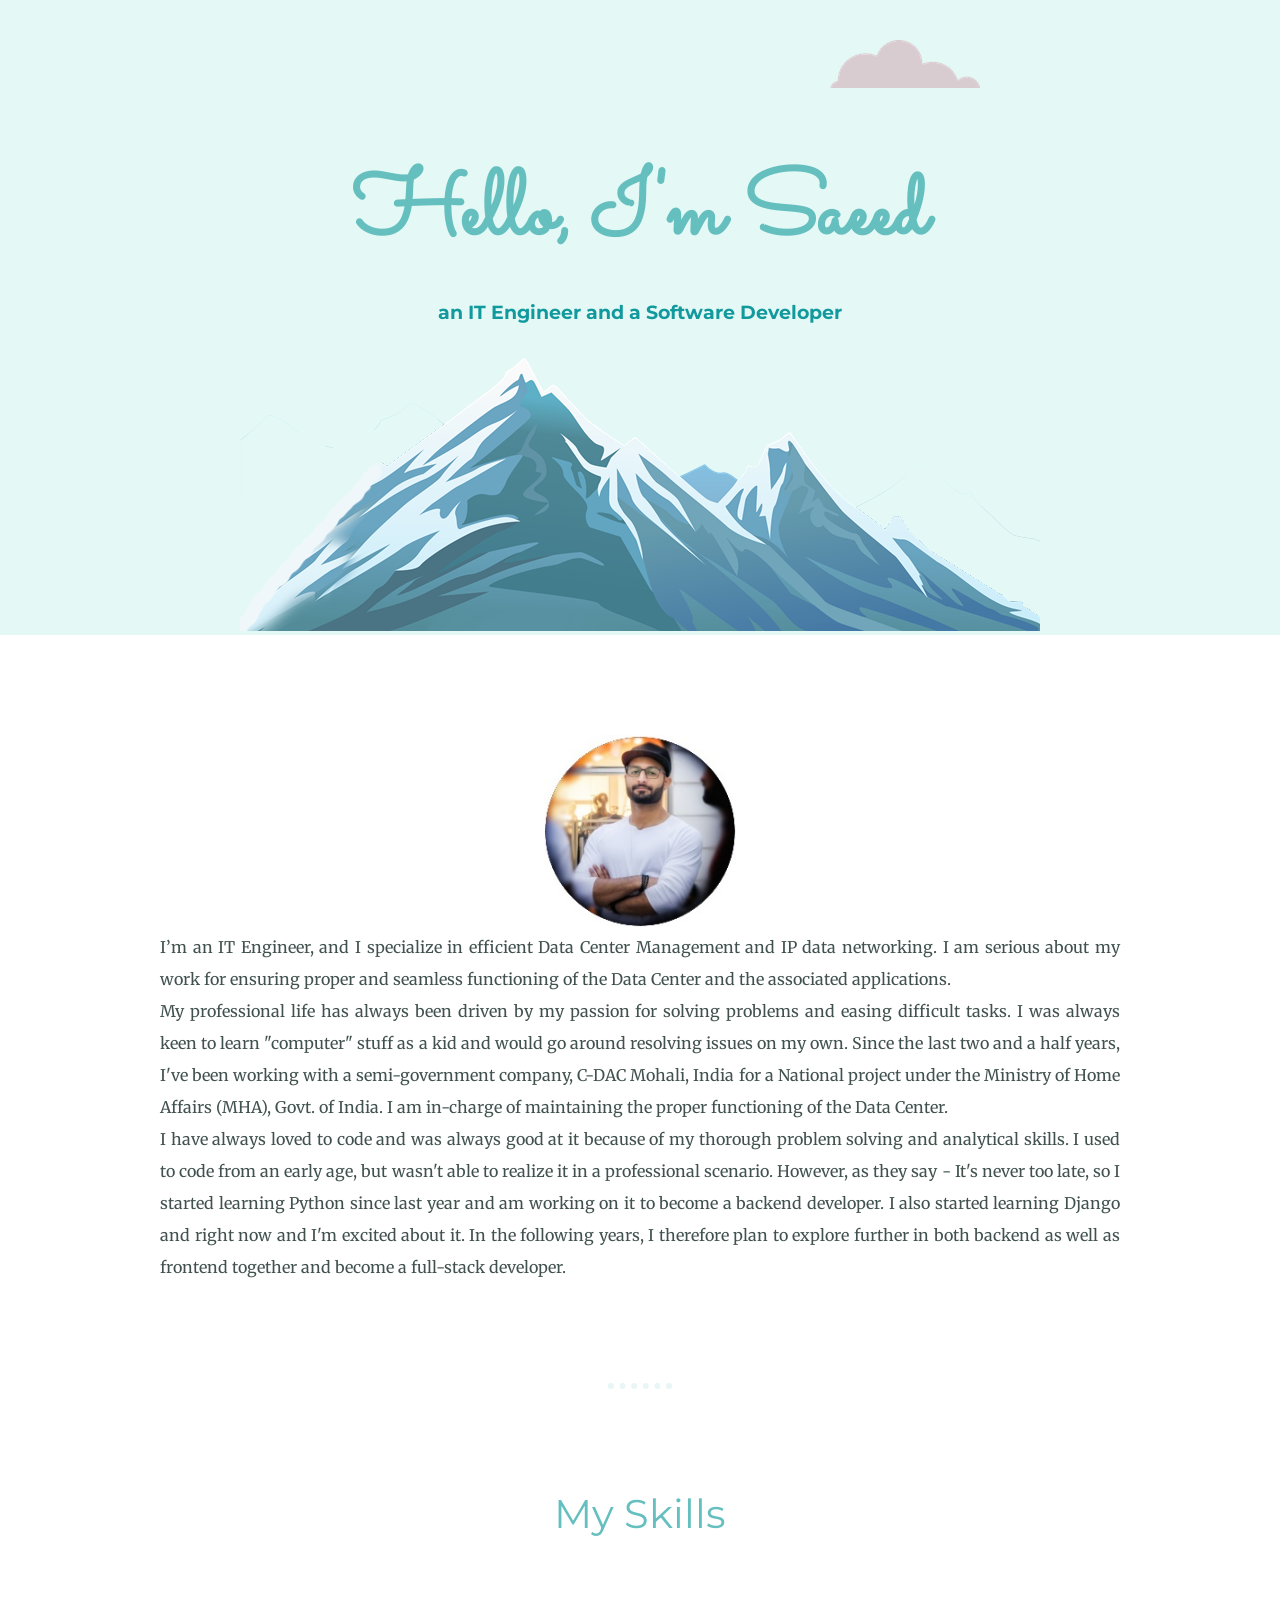
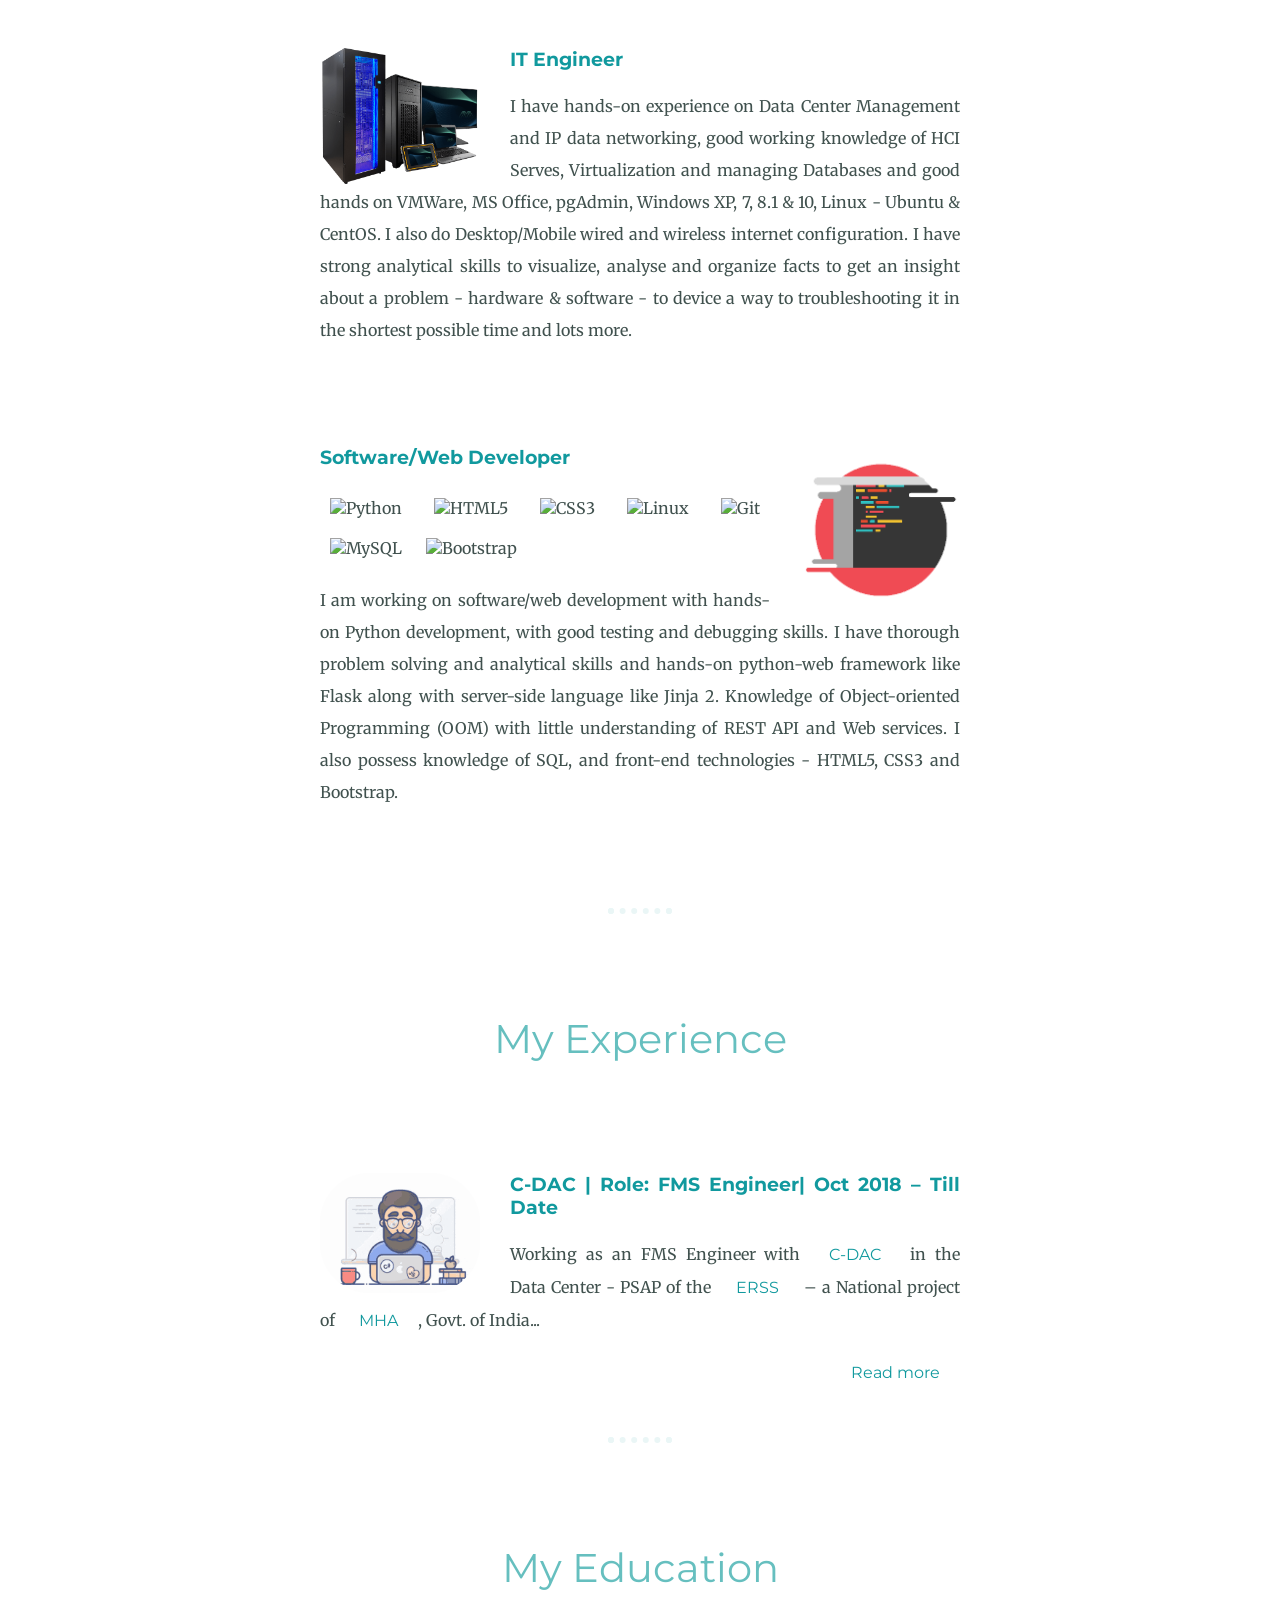
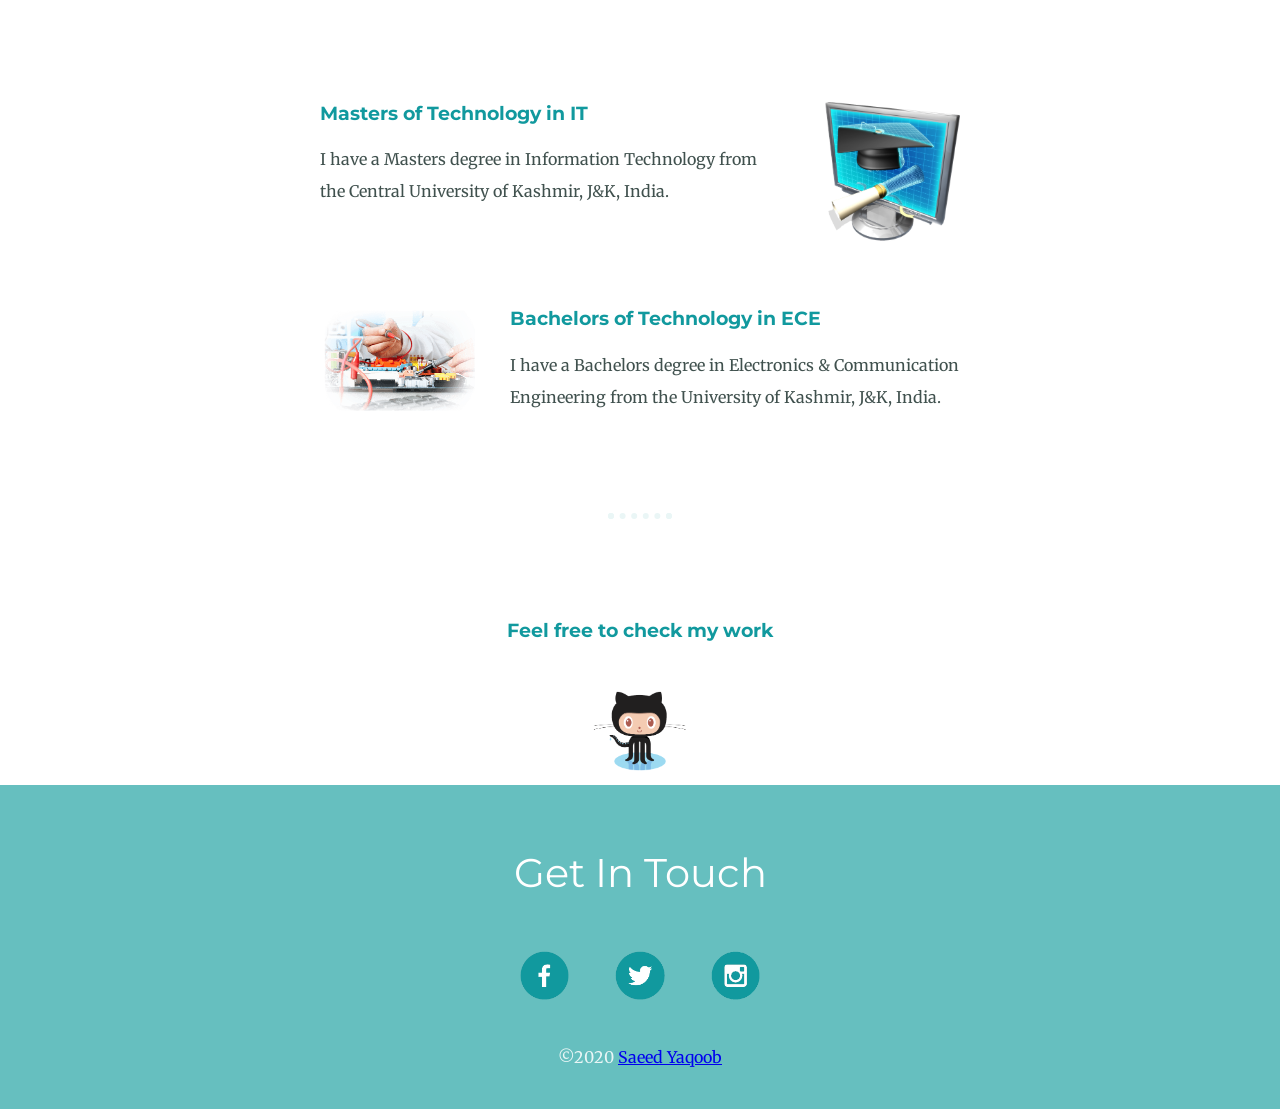
==== index1.html @ 37cd0999 "Rename index.html to index1.html" ====
<!DOCTYPE html>
<html lang="en">
<head>
    <meta charset="UTF-8">
    <title>Saeed Yaqoob</title>
    <link href="css/styles.css" rel="stylesheet">
    <script src="js/script.js"></script>
    <link rel="icon" href="images/favicon.ico">
    <link rel="preconnect" href="https://fonts.gstatic.com">
    <link href="https://fonts.googleapis.com/css2?family=Merriweather:wght@300&family=Montserrat&family=Sacramento&display=swap"
          rel="stylesheet">
</head>
<body>

<div class="top-container">
    <img class="top-cloud" src="images/cloud.png" alt="cloud-img">
    <h1>Hello, I'm Saeed</h1>
    <h3 class="subtitle">an IT Engineer and a Software Developer</h3>
<!--     <img class="bottom-cloud" src="images/cloud.png" alt="cloud-img"> -->
    <img class="mountain" src="images/mountain4a.png" alt="mountain-img">
</div>

<div class="middle-container">
    <div class="profile">
        <img class="profile-img" src="images/image6.jpg" alt="profile-picture">
        <p class="intro">
            I’m an IT Engineer, and I specialize in efficient Data Center Management and IP data
            networking. I am serious about my work for ensuring proper and seamless functioning of the Data Center and
            the associated applications.<br>

            My professional life has always been driven by my passion for solving problems and easing difficult tasks. I
            was always keen to learn "computer" stuff as a kid and would go around resolving issues on my own. Since the
            last two and a half years, I've been working with a semi-government company, C-DAC Mohali, India for a
            National project under the Ministry of Home Affairs (MHA), Govt. of India. I am in-charge of maintaining the
            proper functioning of the Data Center.<br>

            I have always loved to code and was always good at it because of my thorough problem solving and analytical
            skills. I used to code from an early age, but wasn't able to realize it in a professional scenario. However,
            as they say - It's never too late, so I started learning Python since last year and am working on it to
            become a backend developer. I also started learning Django and right now and I'm excited about it. In the following years, 
            I therefore plan to explore further in both backend as well as frontend together and become a full-stack developer.
        </p>
    </div>
    <hr>
    <div class="skills">
        <h2>My Skills</h2>
        <div class="skill-row">
            <img class="skill-img1" src="images/skills2.png" alt="skills">
            <h3>IT Engineer</h3>
            <p class="skill-desc">I have hands-on experience on Data Center Management and IP data networking,
                good working knowledge of HCI Serves, Virtualization and managing Databases and good hands on
                VMWare, MS Office, pgAdmin, Windows XP, 7, 8.1 & 10, Linux - Ubuntu & CentOS. I also do
                Desktop/Mobile wired and wireless internet configuration. I have strong analytical skills to visualize,
                analyse and organize facts to get an insight about a problem - hardware & software - to device a way to
                troubleshooting it in the shortest possible time and lots more.
            </p>
        </div>
        <div class="skill-row">
            <img class="skill-img2" src="images/code2.png" alt="skills">
            <h3>Software/Web Developer</h3>
            <div>
                <img style="margin: 10px" src="https://profilinator.rishav.dev/skills-assets/python-original.svg"
                     alt="Python" height="25"/>
                <img style="margin: 10px"
                     src="https://profilinator.rishav.dev/skills-assets/html5-original-wordmark.svg" alt="HTML5"
                     height="25"/>
                <img style="margin: 10px" src="https://profilinator.rishav.dev/skills-assets/css3-original-wordmark.svg"
                     alt="CSS3" height="25"/>
                <img style="margin: 10px" src="https://profilinator.rishav.dev/skills-assets/linux-original.svg"
                     alt="Linux" height="25"/>
                <img style="margin: 10px" src="https://profilinator.rishav.dev/skills-assets/git-scm-icon.svg" alt="Git"
                     height="25"/>
                <img style="margin: 10px"
                     src="https://profilinator.rishav.dev/skills-assets/mysql-original-wordmark.svg" alt="MySQL"
                     height="25"/>
                <img style="margin: 10px" src="https://profilinator.rishav.dev/skills-assets/bootstrap-plain.svg"
                     alt="Bootstrap" height="25"/>
            </div>
            <p class="skill-desc">I am working on software/web development with hands-on Python development, with good
                testing
                and debugging skills. I have thorough problem solving and analytical
                skills and hands-on python-web framework like Flask along with server-side language like Jinja 2.
                Knowledge of Object-oriented Programming (OOM) with little understanding of REST API and Web services. I
                also possess knowledge of SQL, and front-end technologies - HTML5, CSS3 and Bootstrap.
            </p>
        </div>
    </div>
    <hr>
    <div class="experience">
        <h2>My Experience</h2>
        <div class="exp-row">
            <img class="exp-img1" src="images/code2.gif" alt="experience">
            <h3>C-DAC | Role: FMS Engineer| Oct 2018 – Till Date</h3>
            <p class="exp-desc">Working as an FMS Engineer
                with <a class="body-link" href="https://www.cdac.in">C-DAC</a> in the Data Center - PSAP of
                the <a class="body-link"
                       href="https://jk.erss.in/">ERSS</a> – a National project of <a class="body-link"
                                                                                      href="https://www.mha.gov.in/">MHA</a>,
                Govt. of India.<span id="dots">..</span></p>
            <span id="more">
                            <h3>Roles and responsibilities</h3>
                                <p>
                                    <ul>
                                            <li> Handled the project with a team of 4 members. </li>
                                            <li> Managed the entire staff of the client (J&K Police) spread across 23 districts. </li>
                                            <li> Provided support to client across the UT for resolution of any technical or administrative issue. </li>
                                            <li> Provisioning User accounts in various applications in windows. </li>
                                            <li> Assist team in managing the daily technical/administrative commitments. </li>
                                            <li> Assisted the SPOC of J&K with necessary technical/administrative tasks. </li>
                                            <li> Incident Management, Change Management, Problem Management. </li>
                                            <li> Monitored the health of the Network, Servers, and other equipment. </li>
                                            <li> Implementing security policy (profiles) by creating, managing, and removing user accounts and access rights to IT systems and resources for internal users and external users. </li>
                                            <li> Managing access to C-DAC’s applications and infrastructure ensuring access is provisioned accurately, according to the Role. </li>
                                            <li> Create user accounts on various target systems consisting of C-DAC’s COTS softwares, VPN and Active Directory. </li>
                                            <li> Modify user access rights to accounts over time, as required by changing business needs as per the administrative rights. </li>
                                            <li> Disable/removing accounts longer authorized for access. </li>
                                            <li> Provided regular reports and reviewed results to ensure compliance. </li>
                                            <li> Provided guidance and regular trainings to the client. </li>
                                            <li> Ensuring Standard- Access provisioning on user’s Job-Role in the organization. </li>
                                            <li> Managed the coordination between the company and the client. </li>
                                            <li> Managed communications as well as the concerns with the service providers. </li>
                                            <li> Maintained administrative documents as needed. </li>
                                            <li> Performed administrative tasks for the company with the client. </li>
                                            <li> Managing multiple clients. </li>
                                            <li> Disaster Recovery: Continuous communications with users/clients to ensure that the data in the directory met their needs and all issues were resolved in a timely manner with 24x7 availability. </li>
                                            </ul>
                </p>
                        </span>
            <a class="body-link" href="javascript:myFunction()" id="myBtn">Read more</a>
        </div>
    </div>
    <hr>
    <div class="education">
        <h2>My Education</h2>
        <div class="edu-row">
            <img class="edu-img1" src="images/edu4.png" alt="education">
            <h3>Masters of Technology in IT</h3>
            <p class="edu-desc">I have a Masters degree in Information Technology from the
                Central University of Kashmir, J&K, India.</p>
        </div>
        <div class="edu-row">
            <img class="edu-img2" src="images/edu2.png" alt="education">
            <h3>Bachelors of Technology in ECE</h3>
            <p class="edu-desc">I have a Bachelors degree in Electronics & Communication Engineering
                from the University of Kashmir, J&K, India.</p>
        </div>
    </div>
</div>

<hr>

<div class="contact-me">
    <h3>Feel free to check my work</h3>
    <br>
    <a href="https://github.com/saeedyaqoob/"><img height="100" src="images/github.png"></a>
</div>

<div class="bottom-container">
    <h2 class="footnote">Get In Touch</h2>
    <a class="footer-link" href="https://www.facebook.com/saeed.rather"><img
            class="icon" src="images/facebook1.png"></a>
    <a class="footer-link" href="https://twitter.com/saeed_rather"><img
            class="icon" src="images/twitter1.png"></a>
    <a class="footer-link" href="https://www.instagram.com/saeed.rather"><img
            class="icon" src="images/instagram1.png"></a>
    <p class="copyright">©2020 <a href="https://github.com/saeedyaqoob/">Saeed Yaqoob</a></p>
</div>

</body>
</html>
---- css/styles.css ----
body {
  color: #40514E;
  margin: 0;
  text-align: center;
  font-family: 'Merriweather', serif;
}

h1 {
  color: #66BFBF;
  font-size: 5.625rem;
  margin: 50px auto 0 auto;
  font-family: 'Sacramento', cursive;
}

h2 {
  color: #66BFBF;
  font-family: 'Montserrat', sans-serif;
  font-size: 2.5rem;
  font-weight: normal;
  padding-bottom: 10px;
}

h3 {
  color: #11999E;
  font-family: 'Montserrat', sans-serif;
}

p {
  line-height: 2;
}

ul {
  line-height: 2;
}

hr {
  border: dotted #EAF6F6 6px;
  border-bottom: none;
  width: 4%;
  margin: 100px auto;
}

.body-link {
  color: #11999E;
  font-family: 'Montserrat', sans-serif;
  margin: 10px 20px;
  text-decoration: none;
}

.body-link:hover {
  color: #30e3cb;
}

.icon {
    width: 4%;
    margin: 10px 20px;
}

.icon:hover{
    background-color: white;
    border-radius: 50px;
}

.top-container {
  background-color: #E4F9F5;
  position: relative;
  padding-top: 100px;
}

.middle-container {
   margin: 100px 0;
}

.bottom-container {
  background-color: #66BFBF;
  padding: 30px 0 10px;
}

.exp-row {
  width: 50%;
  margin: 100px auto 100px auto;
  text-align: justify;
}

.skill-row {
  width: 50%;
  margin: 100px auto 100px auto;
  text-align: justify;
}

.edu-row {
  width: 50%;
  margin: 100px auto 100px auto;
  text-align: left;
 }

.profile-img {
  width: 15%;
  border-radius: 50px;
}

.intro {
  width: 75%;
  margin: auto;
  text-align: justify;
}

.contact-message {
  width: 40%;
  margin: 40px auto 60px;
}

.copyright {
  color: #EAF6F6;
  font-size: 1rem;
  padding: 10px 0;
}

.top-cloud {
  position: absolute;
  right: 300px;
  top: 40px;
}

.bottom-cloud {
  position: absolute;
  left: 250px;
  bottom: 300px;
}

.exp-img1 {
  width: 25%;
  float: left;
  margin-right: 30px;
  border-radius: 50px;
}

.skill-img2 {
  width: 25%;
  float: right;
  margin-left: 30px;
}

.skill-img1 {
  width: 25%;
  float: left;
  margin-right: 30px;
}

.edu-img1 {
  width: 25%;
  float: right;
  margin-left: 30px;
}

.edu-img2 {
  width: 25%;
  float: left;
  margin-right: 30px;
}

.footnote {
  color: #FFFFFF;
}

.btn {
  background: #11cdd4;
  background-image: -webkit-linear-gradient(top, #11cdd4, #11999e);
  background-image: -moz-linear-gradient(top, #11cdd4, #11999e);
  background-image: -ms-linear-gradient(top, #11cdd4, #11999e);
  background-image: -o-linear-gradient(top, #11cdd4, #11999e);
  background-image: linear-gradient(to bottom, #11cdd4, #11999e);
  -webkit-border-radius: 8;
  -moz-border-radius: 8;
  border-radius: 8px;
  font-family: 'Montserrat', sans-serif;
  color: #ffffff;
  font-size: 20px;
  padding: 10px 20px 10px 20px;
  text-decoration: none;
}

.btn:hover {
  background: #30e3cb;
  background-image: -webkit-linear-gradient(top, #30e3cb, #2bc4ad);
  background-image: -moz-linear-gradient(top, #30e3cb, #2bc4ad);
  background-image: -ms-linear-gradient(top, #30e3cb, #2bc4ad);
  background-image: -o-linear-gradient(top, #30e3cb, #2bc4ad);
  background-image: linear-gradient(to bottom, #30e3cb, #2bc4ad);
  text-decoration: none;
}

#more {
  display: none;
}

#myBtn {
    position: absolute;
    right: 320px;
}
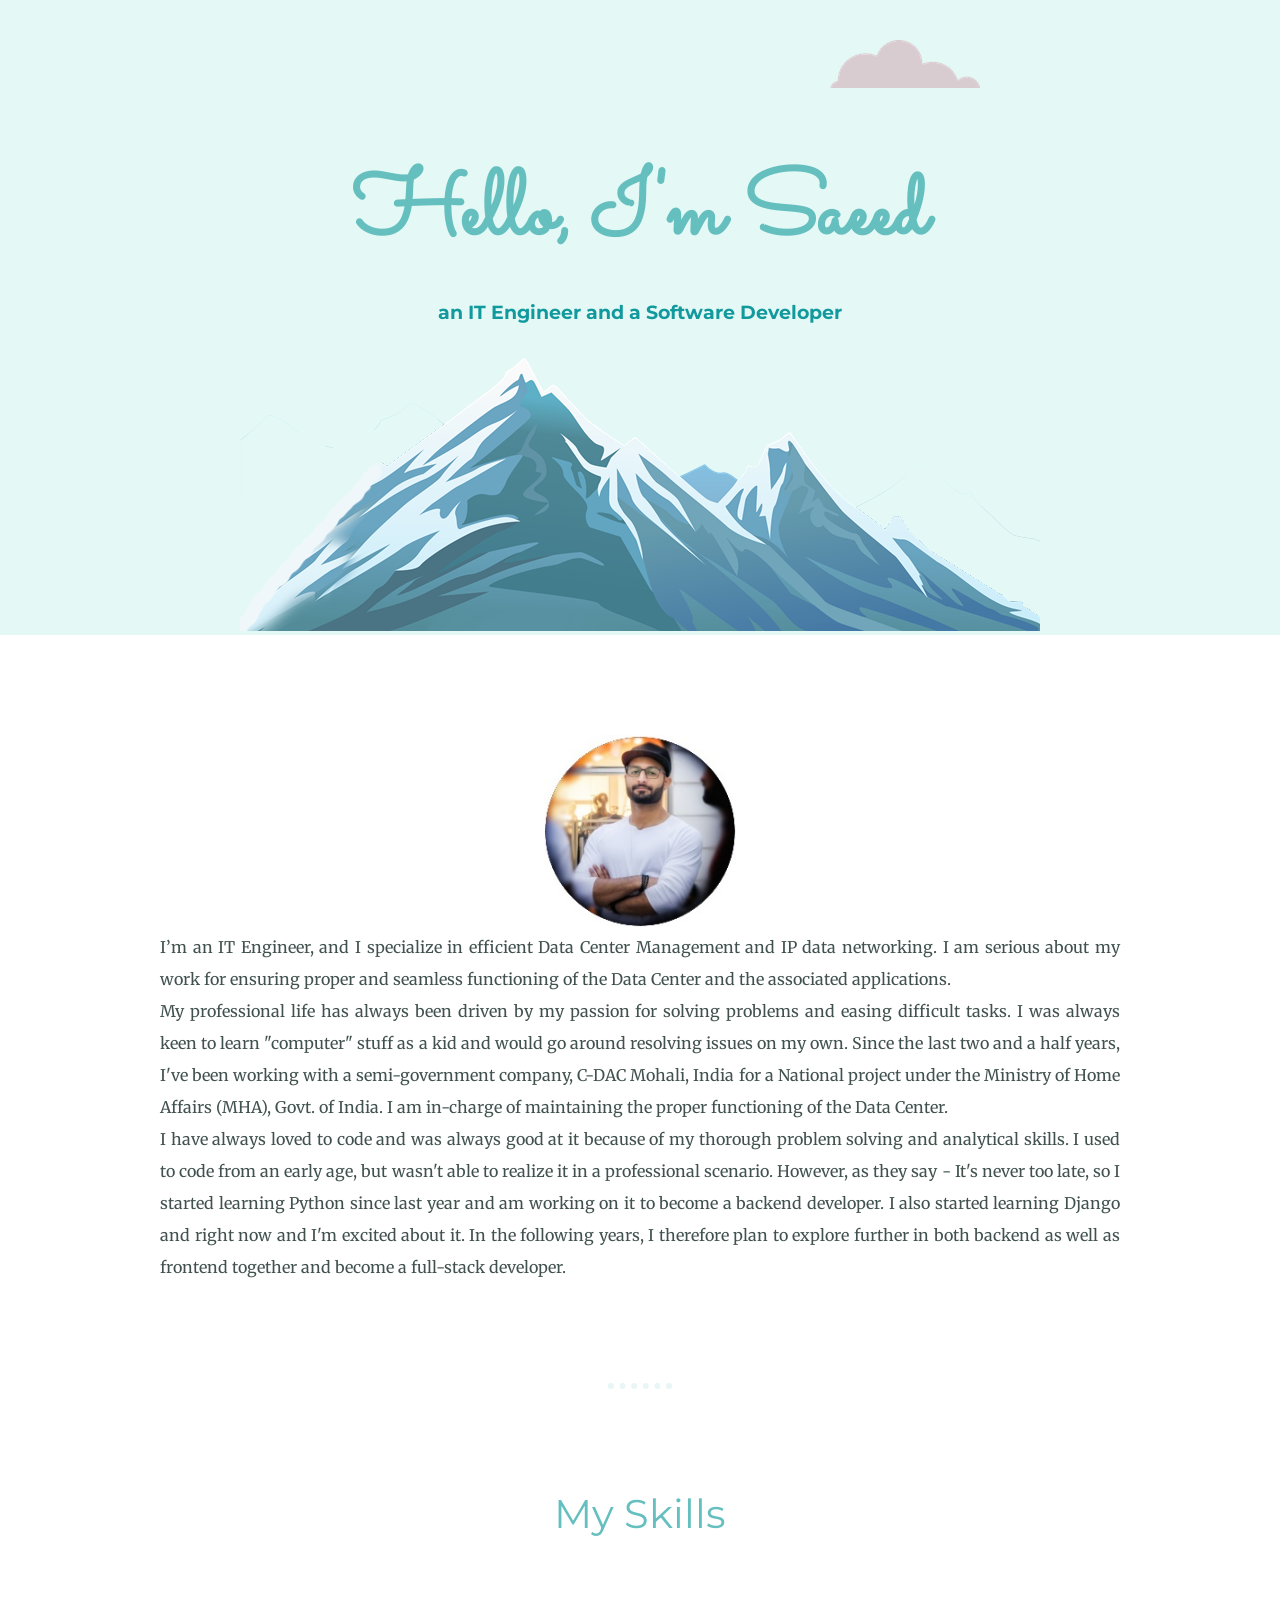
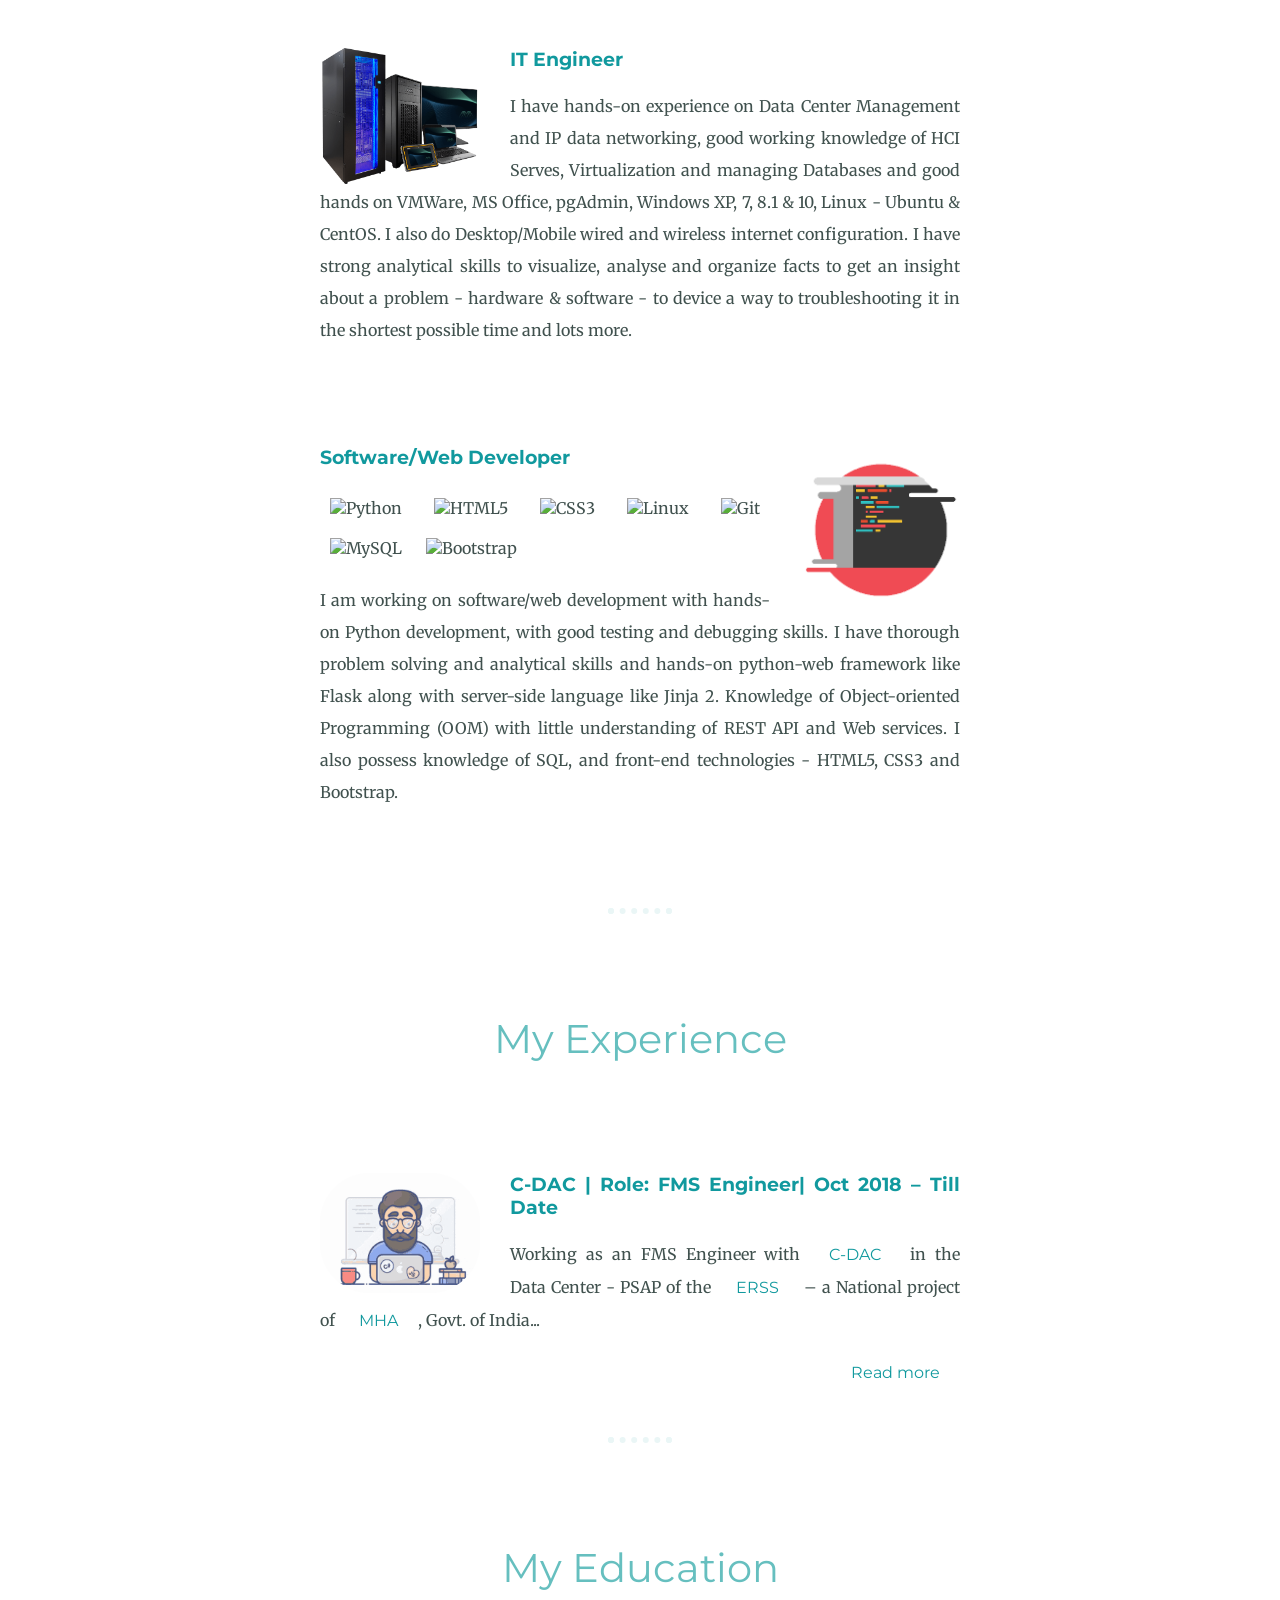
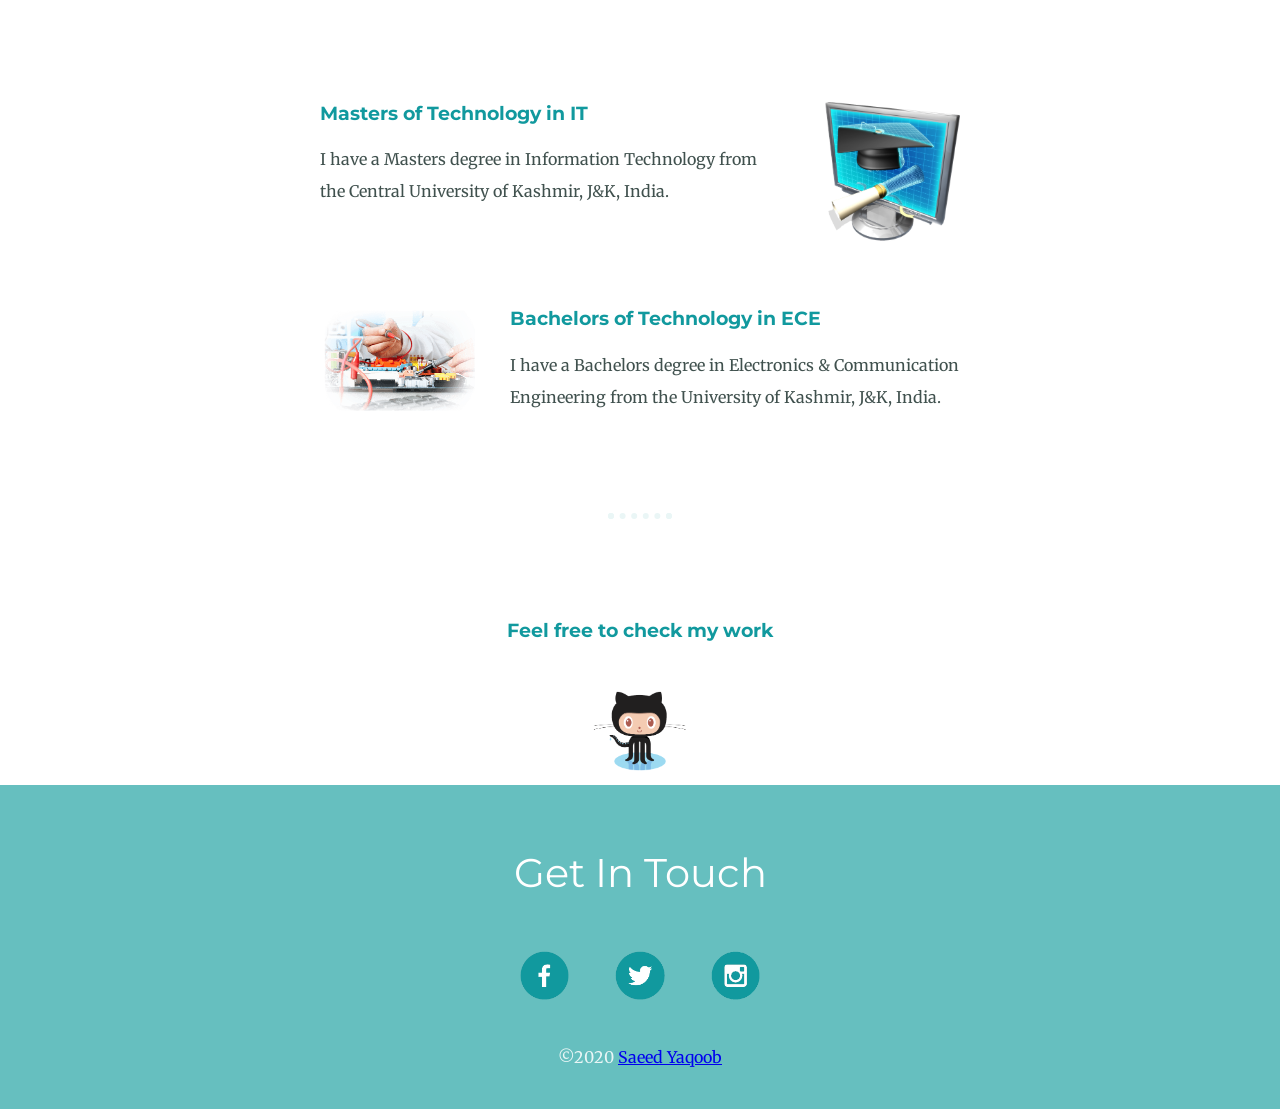
==== commit 82988b49: "Update index1.html" ====
--- a/index1.html
+++ b/index1.html
@@ -2,7 +2,7 @@
 <html lang="en">
 <head>
     <meta charset="UTF-8">
-    <title>Saeed Yaqoob</title>
+    <title>Saeed Rather</title>
     <link href="css/styles.css" rel="stylesheet">
     <script src="js/script.js"></script>
     <link rel="icon" href="images/favicon.ico">
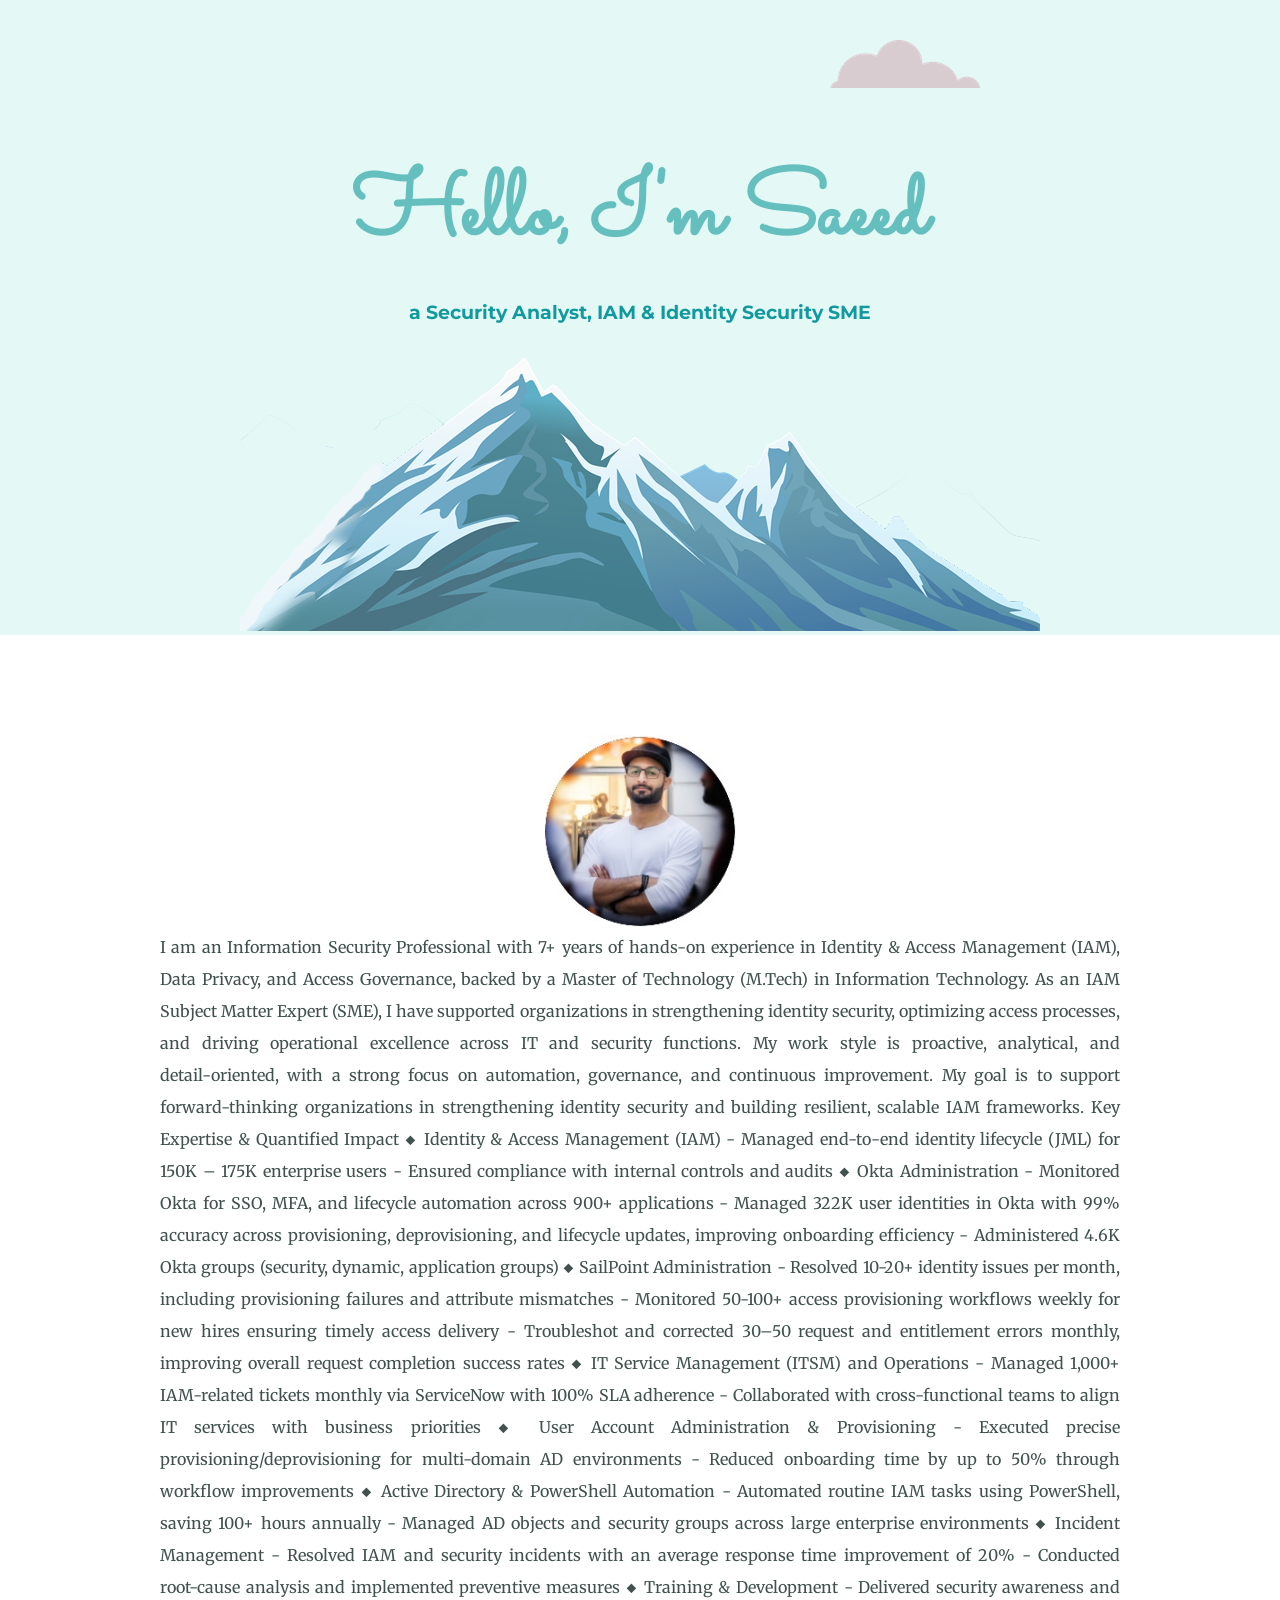
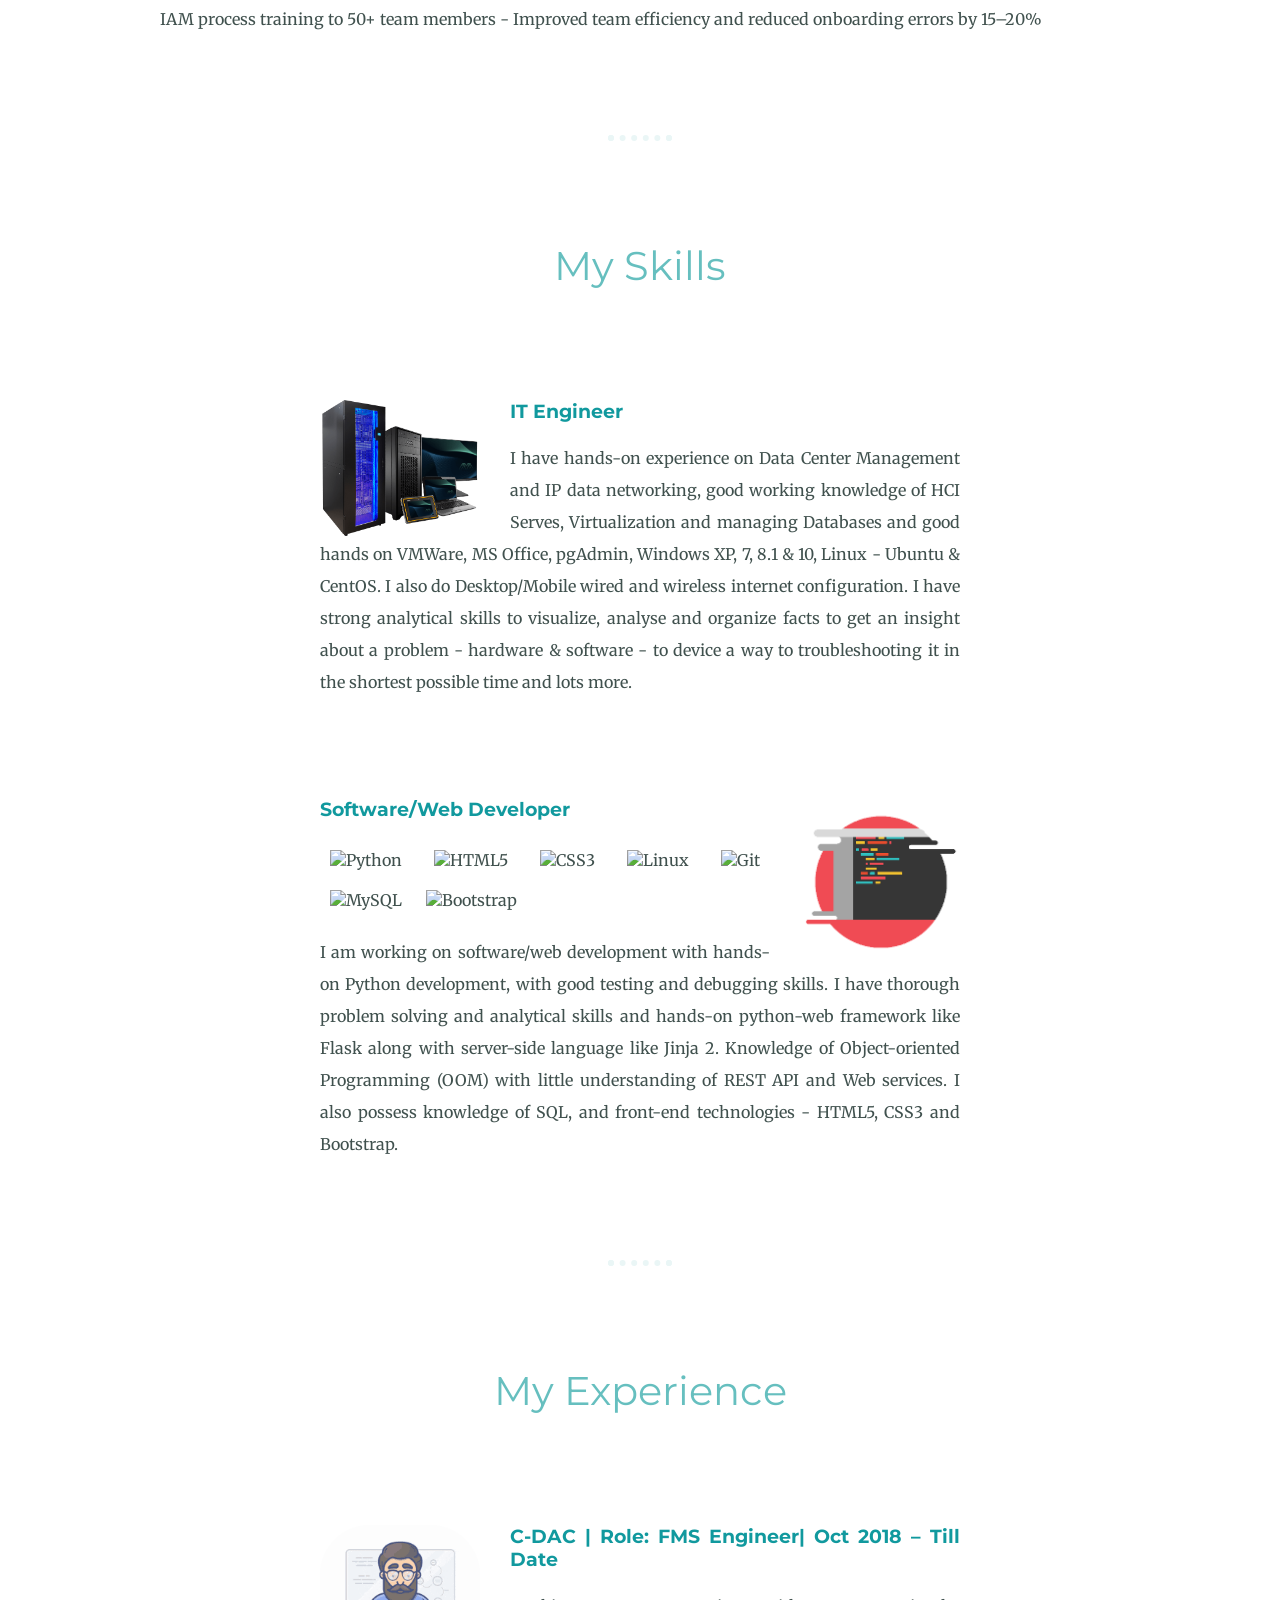
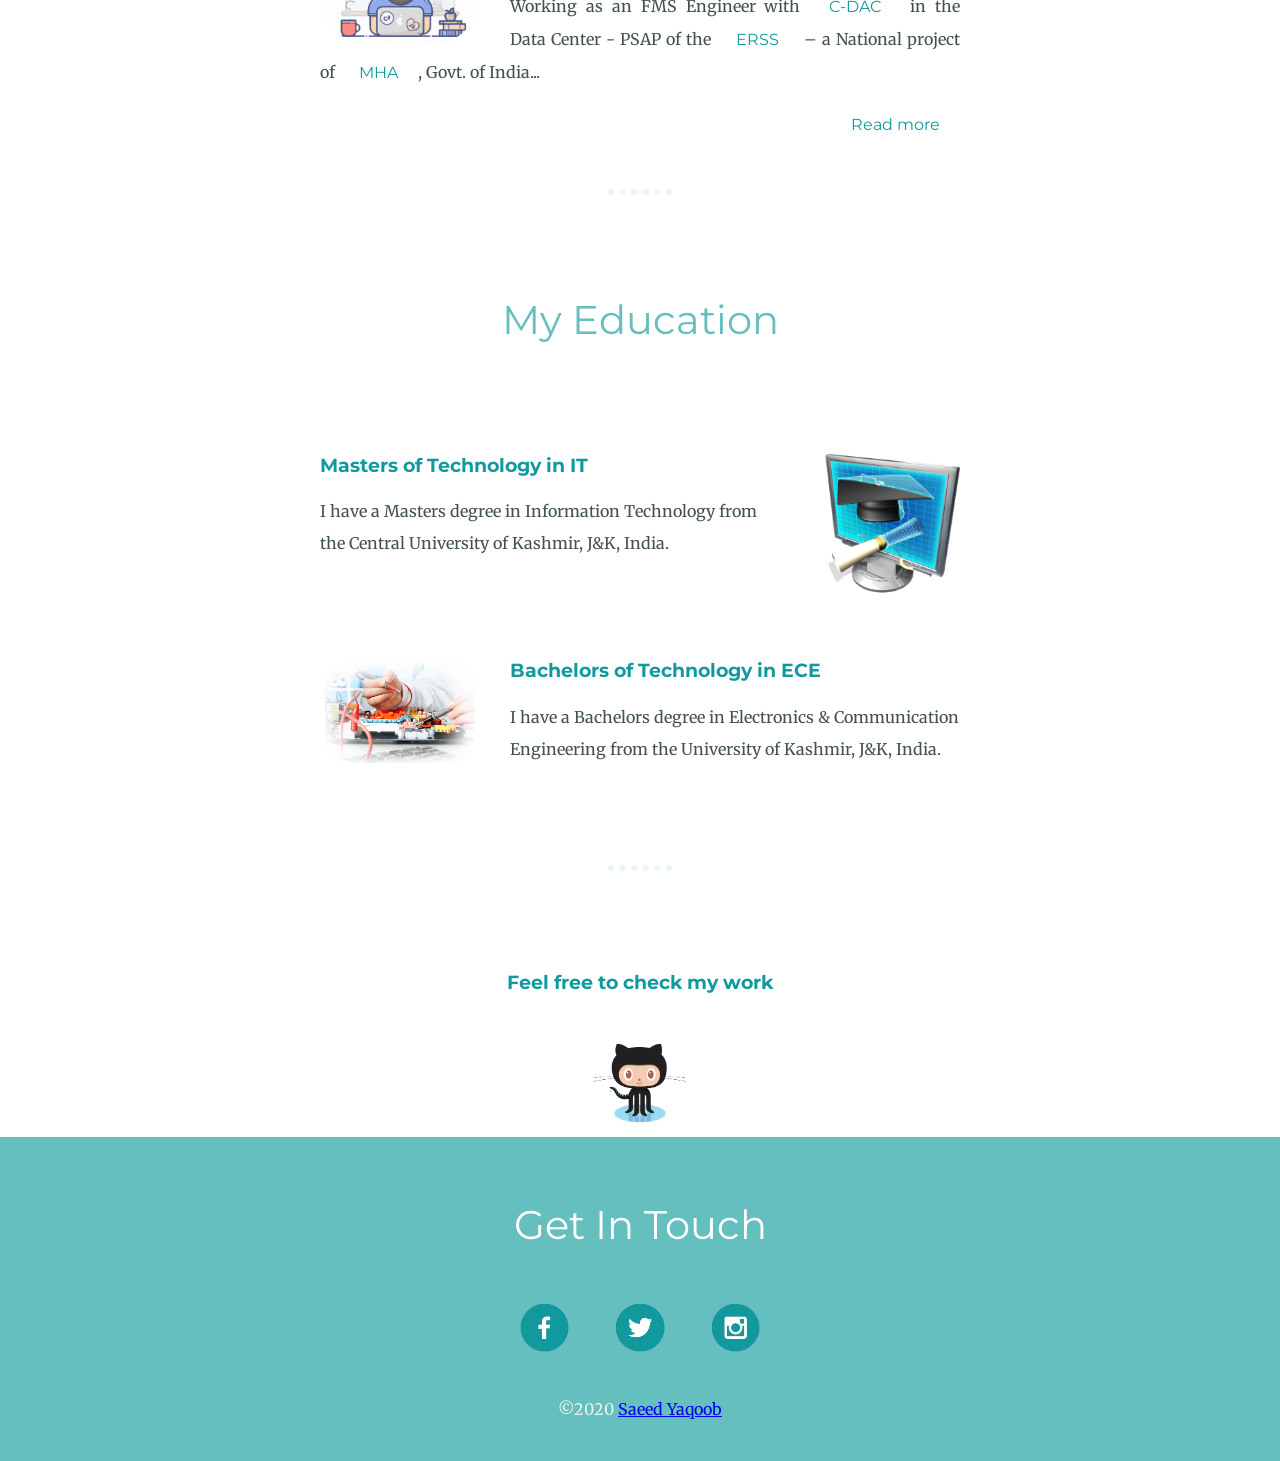
==== commit e59797c3: "Update index1.html" ====
--- a/index1.html
+++ b/index1.html
@@ -15,7 +15,7 @@
 <div class="top-container">
     <img class="top-cloud" src="images/cloud.png" alt="cloud-img">
     <h1>Hello, I'm Saeed</h1>
-    <h3 class="subtitle">an IT Engineer and a Software Developer</h3>
+    <h3 class="subtitle">a Security Analyst, IAM & Identity Security SME</h3>
 <!--     <img class="bottom-cloud" src="images/cloud.png" alt="cloud-img"> -->
     <img class="mountain" src="images/mountain4a.png" alt="mountain-img">
 </div>
@@ -24,21 +24,45 @@
     <div class="profile">
         <img class="profile-img" src="images/image6.jpg" alt="profile-picture">
         <p class="intro">
-            I’m an IT Engineer, and I specialize in efficient Data Center Management and IP data
-            networking. I am serious about my work for ensuring proper and seamless functioning of the Data Center and
-            the associated applications.<br>
+            I am an Information Security Professional with 7+ years of hands‑on experience in Identity & Access Management (IAM), Data Privacy, and Access Governance, backed by a Master of Technology (M.Tech) in Information Technology. As an IAM Subject Matter Expert (SME), I have supported organizations in strengthening identity security, optimizing access processes, and driving operational excellence across IT and security functions. My work style is proactive, analytical, and detail‑oriented, with a strong focus on automation, governance, and continuous improvement.
+ 
+My goal is to support forward‑thinking organizations in strengthening identity security and building resilient, scalable IAM frameworks.
+ 
+Key Expertise & Quantified Impact
 
-            My professional life has always been driven by my passion for solving problems and easing difficult tasks. I
-            was always keen to learn "computer" stuff as a kid and would go around resolving issues on my own. Since the
-            last two and a half years, I've been working with a semi-government company, C-DAC Mohali, India for a
-            National project under the Ministry of Home Affairs (MHA), Govt. of India. I am in-charge of maintaining the
-            proper functioning of the Data Center.<br>
+◆ Identity & Access Management (IAM)
+- Managed end‑to‑end identity lifecycle (JML) for 150K – 175K enterprise users
+- Ensured compliance with internal controls and audits
 
-            I have always loved to code and was always good at it because of my thorough problem solving and analytical
-            skills. I used to code from an early age, but wasn't able to realize it in a professional scenario. However,
-            as they say - It's never too late, so I started learning Python since last year and am working on it to
-            become a backend developer. I also started learning Django and right now and I'm excited about it. In the following years, 
-            I therefore plan to explore further in both backend as well as frontend together and become a full-stack developer.
+◆ Okta Administration
+- Monitored Okta for SSO, MFA, and lifecycle automation across 900+ applications
+- Managed 322K user identities in Okta with 99% accuracy across provisioning, deprovisioning, and lifecycle updates, improving onboarding efficiency
+- Administered 4.6K Okta groups (security, dynamic, application groups)
+
+◆ SailPoint Administration
+- Resolved 10-20+ identity issues per month, including provisioning failures and attribute mismatches
+- Monitored 50-100+ access provisioning workflows weekly for new hires ensuring timely access delivery
+- Troubleshot and corrected 30–50 request and entitlement errors monthly, improving overall request completion success rates
+
+◆ IT Service Management (ITSM) and Operations
+- Managed 1,000+ IAM‑related tickets monthly via ServiceNow with 100% SLA adherence
+- Collaborated with cross‑functional teams to align IT services with business priorities
+ 
+◆ User Account Administration & Provisioning
+- Executed precise provisioning/deprovisioning for multi‑domain AD environments
+- Reduced onboarding time by up to 50% through workflow improvements
+ 
+◆ Active Directory & PowerShell Automation
+- Automated routine IAM tasks using PowerShell, saving 100+ hours annually
+- Managed AD objects and security groups across large enterprise environments
+ 
+◆ Incident Management
+- Resolved IAM and security incidents with an average response time improvement of 20%
+- Conducted root‑cause analysis and implemented preventive measures
+ 
+◆ Training & Development
+- Delivered security awareness and IAM process training to 50+ team members
+- Improved team efficiency and reduced onboarding errors by 15–20%
         </p>
     </div>
     <hr>
